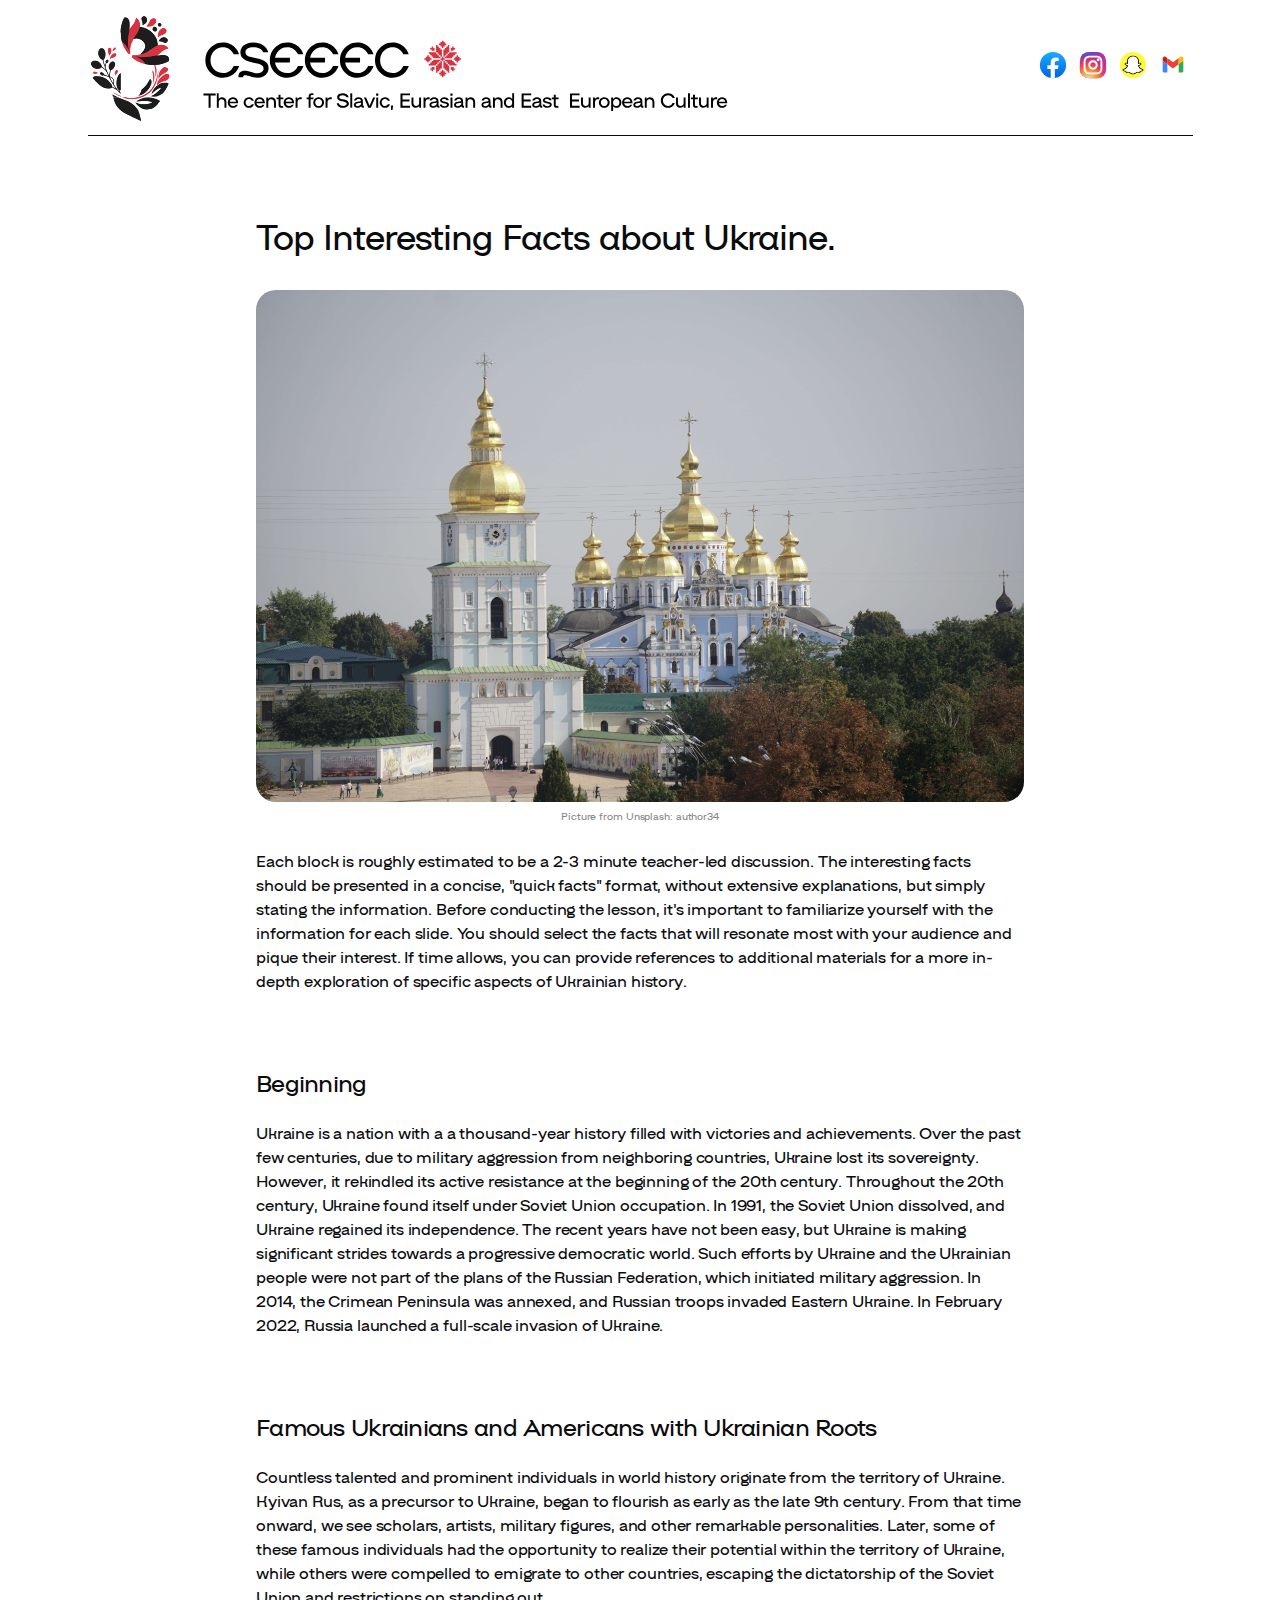
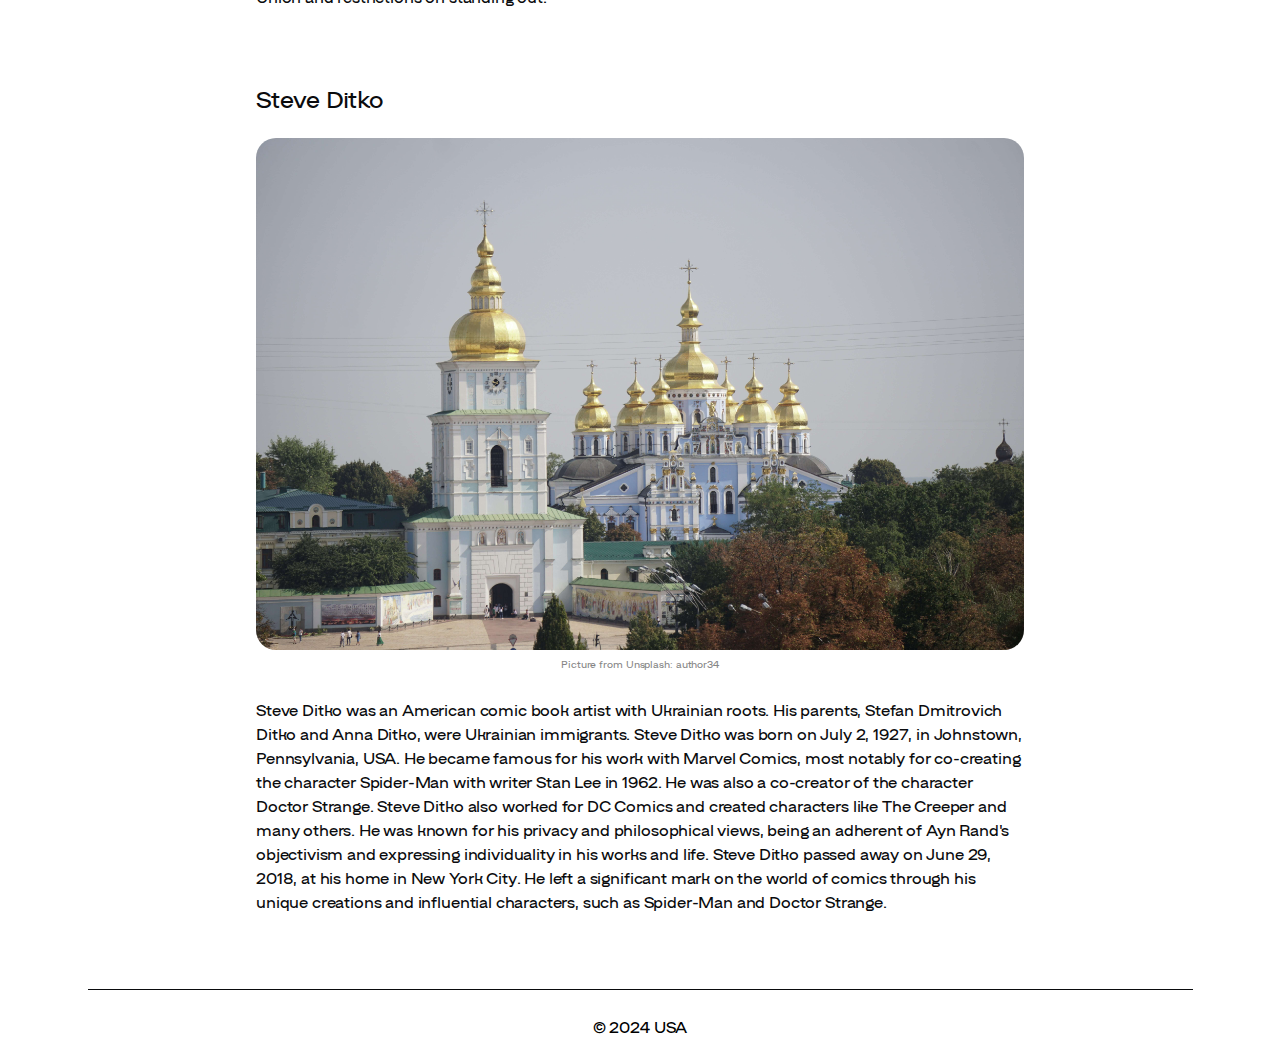
==== article.html @ 27ee9aed "Website design" ====
<!doctype html>
<html xmlns="http://www.w3.org/1999/xhtml" lang="en-us" dir="ltr" class="html_color">
  <head>


    <!-- For browsers -->
    <meta charset="utf-8">
    <meta name="viewport" content="width=device-width, initial-scale=1, viewport-fit=cover">
    <meta http-equiv="X-UA-Compatible" content="IE=edge">
    <link rel="dns-prefetch" href="https://www.google-analytics.com"/>
    <link rel="dns-prefetch" href="https://www.googletagmanager.com"/>
    <link rel="dns-prefetch" href="https://www.facebook.com"/>




    <!-- General -->
    <title>CSEEES | The Center for Slavik Eurasian and East European Studies</title>


<!--     <link rel="preload" href="fonts/NAMU-1850.woff2" as="font" type="font/woff2" crossorigin="anonymous">
    <link rel="preload" href="fonts/NAMU-1600.woff2" as="font" type="font/woff2" crossorigin="anonymous"> -->

    <link rel="stylesheet" type="text/css" href="css/normalize.css">
    <link rel="stylesheet" type="text/css" href="css/index.css">
    
    <link rel="canonical" href="https://cseees.unc.edu/">
    <link rel="alternate" href="" hreflang="en">


    <!-- <base href="http://10.0.1.2:3000"> -->
    <meta name="robots" content="notranslate">
    <meta name="keywords" content="">
    <meta name="subject" content="">
    <meta name="description" content="">
    <meta name="author" content="">
    <meta name="copyright" content="">
    <meta name="rating" content="General">


    <!-- Device -->

    <meta name="HandheldFriendly" content="true">
    <meta name="apple-mobile-web-app-capable" content="yes">
    <meta name="apple-mobile-web-app-status-bar-style" content="black">
    <meta name="apple-mobile-web-app-title" content="">
    <meta name="mobile-web-app-capable" content="yes">
    <meta name="application-name" content="CSEEES">
    <meta name="msapplication-tooltip" content="">


     <!-- Geo-tags -->

    <meta name="ICBM" content="">
    <meta name="geo.position" content="">
    <meta name="geo.region" content="">
    <meta name="geo.placename" content="">


    <!-- Facebook -->

    <meta property="og:title" content="CSEEES | The Center for Slavik Eurasian and East European Studies">
    <meta property="og:description" content="">
    <meta property="og:url" content="https://cseees.unc.edu/">
    <meta property="og:site_name" content="CSEEES">
    <meta property="og:type" content="website">
    <meta property="og:locale" content="en-us">
    <meta property="og:image" content="">
    <meta property="og:image:width" content="600">
    <meta property="og:image:height" content="600">


    <!-- Twitter -->

    <meta name="twitter:site" content="https://cseees.unc.edu/">
    <meta name="twitter:creator" content="">
    <meta name="twitter:title" content="CSEEES | The Center for Slavik Eurasian and East European Studies">
    <meta name="twitter:description" content="">
    <meta name="twitter:card" content="summary_large_image">
    <meta name="twitter:image" content="img/favicon/social_link.png">


    <!-- Favicon -->

    <link rel="icon" type="image/png" sizes="16x16" href="img/favicon/favicon-16x16.png">
    <link rel="icon" type="image/png" sizes="32x32" href="img/favicon/favicon-32x32.png">
    <link rel="icon" type="image/png" sizes="228x228" href="img/favicon/opera-coast-228x228.png">
    <link rel="apple-touch-icon" sizes="1024x1024" href="img/favicon/apple-touch-icon-1024x1024.png">
    <link rel="apple-touch-icon" sizes="180x180" href="img/favicon/apple-touch-icon-180x180.png">
    <link rel="apple-touch-icon" sizes="167x167" href="img/favicon/apple-touch-icon-167x167.png">
    <link rel="apple-touch-icon" sizes="152x152" href="img/favicon/apple-touch-icon-152x152.png">
    <link rel="apple-touch-icon" sizes="144x144" href="img/favicon/apple-touch-icon-144x144.png">
    <link rel="apple-touch-icon" sizes="120x120" href="img/favicon/apple-touch-icon-120x120.png">
    <link rel="apple-touch-icon" sizes="114x114" href="img/favicon/apple-touch-icon-114x114.png">
    <link rel="apple-touch-icon" sizes="76x76" href="img/favicon/apple-touch-icon-76x76.png">
    <link rel="apple-touch-icon" sizes="72x72" href="img/favicon/apple-touch-icon-72x72.png">

    <link rel="mask-icon" href="img/favicon/safari-pinned-tab.svg" color="#8BE8FC">
    <link rel="shortcut icon" href="img/favicon/apple-touch-icon-144x144.png">


    <!-- PWA icon -->

    <link rel="manifest" href="victory.webmanifest">
    <link rel="apple-touch-icon-precomposed" sizes="180x180" href="img/favicon/apple-touch-icon-precomposed-180x180.png"/>
    <link rel="apple-touch-icon-precomposed" sizes="167x167" href="img/favicon/apple-touch-icon-precomposed-167x167.png"/>
    <link rel="apple-touch-icon-precomposed" sizes="152x152" href="img/favicon/apple-touch-icon-precomposed-152x152.png"/>
    <link rel="apple-touch-icon-precomposed" sizes="144x144" href="img/favicon/apple-touch-icon-precomposed-144x144.png"/>
    <link rel="apple-touch-icon-precomposed" sizes="120x120" href="img/favicon/apple-touch-icon-precomposed-120x120.png"/>
    <link rel="apple-touch-icon-precomposed" sizes="114x114" href="img/favicon/apple-touch-icon-precomposed-114x114.png"/>

    <link rel="apple-touch-startup-image" media="(width: 320px) and (height: 568px) and (-webkit-pixel-ratio: 2) and (orientation: portrait)" href="img/favicon/iPhone5.png">
    <link rel="apple-touch-startup-image" media="(width: 320px) and (height: 568px) and (-webkit-pixel-ratio: 2) and (orientation: landscape)" href="img/favicon/iPhone5_album.png">

    <link rel="apple-touch-startup-image" media="(width: 375px) and (height: 667px) and (-webkit-pixel-ratio: 2) and (orientation: portrait)" href="img/favicon/iPhone8,7,6s,6.png">
    <link rel="apple-touch-startup-image" media="(width: 375px) and (height: 667px) and (-webkit-pixel-ratio: 2) and (orientation: landscape)" href="img/favicon/iPhone8,7,6s,6_album.png">

    <link rel="apple-touch-startup-image" media="(width: 414px) and (height: 736px) and (-webkit-pixel-ratio: 3) and (orientation: portrait)" href="img/favicon/iPhone8Plus,7Plus,6sPlus,6Plus.png">
    <link rel="apple-touch-startup-image" media="(width: 414px) and (height: 736px) and (-webkit-pixel-ratio: 3) and (orientation: landscape)" href="img/favicon/iPhone8Plus,7Plus,6sPlus,6Plus_album.png">

    <link rel="apple-touch-startup-image" media="(width: 414px) and (height: 896px) and (-webkit-pixel-ratio: 2) and (orientation: portrait)" href="img/favicon/iPhoneXr.png">
    <link rel="apple-touch-startup-image" media="(width: 414px) and (height: 896px) and (-webkit-pixel-ratio: 2) and (orientation: landscape)" href="img/favicon/iPhoneXr_album.png">

    <link rel="apple-touch-startup-image" media="(width: 375px) and (height: 812px) and (-webkit-pixel-ratio: 3) and (orientation: portrait)" href="img/favicon/iPhoneX,Xs.png">
    <link rel="apple-touch-startup-image" media="(width: 375px) and (height: 812px) and (-webkit-pixel-ratio: 3) and (orientation: landscape)" href="img/favicon/iPhoneX,Xs_album.png">

    <link rel="apple-touch-startup-image" media="(width: 414px) and (height: 896px) and (-webkit-pixel-ratio: 3) and (orientation: portrait)" href="img/favicon/iPhoneXsMax.png">
    <link rel="apple-touch-startup-image" media="(width: 414px) and (height: 896px) and (-webkit-pixel-ratio: 3) and (orientation: landscape)" href="img/favicon/iPhoneXsMax_album.png">

    <link rel="apple-touch-startup-image" media="(width: 768px) and (height: 1024px) and (-webkit-pixel-ratio: 2) and (orientation: portrait)" href="img/favicon/iPadMini,Air.png">
    <link rel="apple-touch-startup-image" media="(width: 768px) and (height: 1024px) and (-webkit-pixel-ratio: 2) and (orientation: landscape)" href="img/favicon/iPadMini,Air_album.png">

    <link rel="apple-touch-startup-image" media="(width: 810px) and (height: 1080px) and (-webkit-pixel-ratio: 2) and (orientation: portrait)" href="img/favicon/iPadPro10.2.png">
    <link rel="apple-touch-startup-image" media="(width: 810px) and (height: 1080px) and (-webkit-pixel-ratio: 2) and (orientation: landscape)" href="img/favicon/iPadPro10.2_album.png">

    <link rel="apple-touch-startup-image" media="(width: 834px) and (height: 1112px) and (-webkit-pixel-ratio: 2) and (orientation: portrait)" href="img/favicon/iPadPro10.5.png">
    <link rel="apple-touch-startup-image" media="(width: 834px) and (height: 1112px) and (-webkit-pixel-ratio: 2) and (orientation: landscape)" href="img/favicon/iPadPro10.5_album.png">

    <link rel="apple-touch-startup-image" media="(width: 834px) and (height: 1194px) and (-webkit-pixel-ratio: 2) and (orientation: portrait)" href="img/favicon/iPadPro11.png">
    <link rel="apple-touch-startup-image" media="(width: 834px) and (height: 1194px) and (-webkit-pixel-ratio: 2) and (orientation: landscape)" href="img/favicon/iPadPro11_album.png">

    <link rel="apple-touch-startup-image" media="(width: 1024px) and (height: 1366px) and (-webkit-pixel-ratio: 2) and (orientation: portrait)" href="img/favicon/iPadPro12.9.png">
    <link rel="apple-touch-startup-image" media="(width: 1024px) and (height: 1366px) and (-webkit-pixel-ratio: 2) and (orientation: landscape)" href="img/favicon/iPadPro12.9_album.png">

    <link rel="apple-touch-startup-image" href="img/favicon/apple-touch-icon-precomposed-180x180.png">

    <meta name="msapplication-TileColor" content="#000000">
    <meta name="msapplication-TileImage" content="img/favicon/apple-touch-icon-144x144.png"/>
    <meta name="msapplication-square70x70logo" content="img/favicon/mstile-70x70.png">
    <meta name="msapplication-square150x150logo" content="img/favicon/mstile-150x150.png">
    <meta name="msapplication-square310x310logo" content="img/favicon/mstile-310x310.png">
    <meta name="msapplication-wide310x150logo" content="img/favicon/mstile-310x150.png">
    <meta name="theme-color" content="#000000">


    <!-- Microdata -->

    <script type="application/ld+json">
      {"@context": "http://schema.org","@type": "","address":{"@type": "PostalAddress","addressLocality": "USA","url": "https://cseees.unc.edu/"},"description": "The Center for Slavik Eurasian and East European Studies","image": "img/favicon/mstile-310x310.png","email": "","name": "CSEEES","telephone": "","openingHours": "","geo": {"@type": "GeoCoordinates","latitude": "","longitude": ""},"hasMap": "", "foundingDate": "2019-09-01", "foundingLocation": "USA", "isicv4": ""}
    </script>
    <script type="application/ld+json">{"@context": "https://schema.org","@type": "Organization","name": "CSEEES | The Center for Slavik Eurasian and East European Studies","url": "https://cseees.unc.edu/","logo": "img/favicon/mstile-310x310.png", "sameAs" : [ "https://www.facebook.com/","https://www.instagram.com/","https://www.linkedin.com/"], "contactPoint": {"@type": "ContactPoint","telephone": "","contactType": "customer service"}}
    </script>




  </head>



  <body class="wrapper">
    <header class="header_position">
        <div class="header header_size header_style">
            <a href="" class="header__img_size">
                <img src="img/logo.svg" alt="logotype" class="header__img_size">
            </a>
            <ul class="header__link">
                <li class="header__link_style"><a href="#"><img src="img/Facebook.svg" alt=""></a></li>
                <li class="header__link_style"><a href="#"><img src="img/instagram.svg" alt=""></a></li>
                <li class="header__link_style"><a href="#"><img src="img/snapchat.svg" alt=""></a></li>
                <li class="header__link_style"><a href="#"><img src="img/gmail.svg" alt=""></a></li>
            </ul>
        </div>
    </header>
    <main>
        <article class="article_wrapper">
            <h1 tabindex="-1" class="visually-hidden">CSEEES | Famous Ukrainians and Americans with Ukrainian roots</h1>
            <section class="article__section_size">
                <h2 class="h2 article__image-title_style">Top Interesting Facts about Ukraine.</h2>
                <figure class="article__figure_size">
                    <picture>
                        <source type=""
                                media=""
                                srcset="">
                        <img 
                                srcset="" 
                                src="img/5.jpg" class="article__image_size" alt="#">
                    </picture>
                    <figcaption class="article__image-figcaption"><span class="span article__image-figcaption_style">Picture from Unsplash: author34</span></figcaption>
                </figure>
                <p class="p article__image-text_style">Each block is roughly estimated to be a 2-3 minute teacher-led discussion.
The interesting facts should be presented in a concise, "quick facts" format, without extensive explanations, but simply stating the information.
Before conducting the lesson, it's important to familiarize yourself with the information for each slide. You should select the facts that will resonate most with your audience and pique their interest. If time allows, you can provide references to additional materials for a more in-depth exploration of specific aspects of Ukrainian history.</p>
            </section>
            <section class="article__section_size">
                <h3 class="h3 article__image-title_style">Beginning</h3>
                <p class="p article__image-text_style">Ukraine is a nation with a a thousand-year history filled with victories and achievements. Over the past few centuries, due to military aggression from neighboring countries, Ukraine lost its sovereignty. However, it rekindled its active resistance at the beginning of the 20th century. 
Throughout the 20th century, Ukraine found itself under Soviet Union occupation. In 1991, the Soviet Union dissolved, and Ukraine regained its independence. The recent years have not been easy, but Ukraine is making significant strides towards a progressive democratic world. 
Such efforts by Ukraine and the Ukrainian people were not part of the plans of the Russian Federation, which initiated military aggression. In 2014, the Crimean Peninsula was annexed, and Russian troops invaded Eastern Ukraine. In February 2022, Russia launched a full-scale invasion of Ukraine.</p>
            </section>
            <section class="article__section_size">
                <h3 class="h3 article__image-title_style">Famous Ukrainians and Americans with Ukrainian Roots</h3>
                <p class="p article__image-text_style">Countless talented and prominent individuals in world history originate from the territory of Ukraine. Kyivan Rus, as a precursor to Ukraine, began to flourish as early as the late 9th century. From that time onward, we see scholars, artists, military figures, and other remarkable personalities. 
Later, some of these famous individuals had the opportunity to realize their potential within the territory of Ukraine, while others were compelled to emigrate to other countries, escaping the dictatorship of the Soviet Union and restrictions on standing out.</p>
            </section>
            <section class="article__section_size">
                <h3 class="h3 article__image-title_style">Steve Ditko</h3>
                <figure class="article__figure_size">
                    <picture>
                        <source type="image/webp"
                                media="(-webkit-min-device-pixel-ratio: 3) and (min-width: 745px)"
                                srcset="img/6.webp">
                        <source type="image/png"
                                media="(-webkit-min-device-pixel-ratio: 3) and (min-width: 745px)"
                                srcset="img/6.png">
                        <img 
                                srcset="" 
                                src="img/5.jpg" class="article__image_size" alt="#">
                    </picture>
                    <figcaption class="article__image-figcaption"><span class="span article__image-figcaption_style">Picture from Unsplash: author34</span></figcaption>
                </figure>
                <p class="p article__image-text_style">Steve Ditko was an American comic book artist with Ukrainian roots. His parents, Stefan Dmitrovich Ditko and Anna Ditko, were Ukrainian immigrants. 
Steve Ditko was born on July 2, 1927, in Johnstown, Pennsylvania, USA. He became famous for his work with Marvel Comics, most notably for co-creating the character Spider-Man with writer Stan Lee in 1962. He was also a co-creator of the character Doctor Strange. 
Steve Ditko also worked for DC Comics and created characters like The Creeper and many others. He was known for his privacy and philosophical views, being an adherent of Ayn Rand's objectivism and expressing individuality in his works and life. 
Steve Ditko passed away on June 29, 2018, at his home in New York City. He left a significant mark on the world of comics through his unique creations and influential characters, such as Spider-Man and Doctor Strange.</p>
            </section>
        </article>
    </main>
    <footer class="footer_style">
        <span class="p" itemprop="datePublished" content="2024-10-05">© 2024 USA</span>
    </footer>
  </body>
</html>
---- css/index.css ----
/*! VICTORY | web design & development  */






/*   =========-------***** FONTS *****-------=========   */
@charset "UTF-8";


@font-face {
  font-family: "NAMU1850";
  src: url("../fonts/NAMU-1850.woff") format("woff"),
       url("../fonts/NAMU-1850.ttf") format("truetype");
  font-style: normal;
  font-display: auto;
}

@font-face {
  font-family: "NAMU1850";
  src: url("../fonts/NAMU-1850.woff2") format("woff2");
  font-style: normal;
  font-display: optional;
}

@font-face {
  font-family: "NAMU1600";
  src: url("../fonts/NAMU-1600.woff") format("woff"),
       url("../fonts/NAMU-1600.ttf") format("truetype");
  font-style: normal;
  font-display: auto;
}

@font-face {
  font-family: "NAMU1600";
  src: url("../fonts/NAMU-1600.woff2") format("woff2");
  font-style: normal;
  font-display: optional;
}


.h1 {
  font-family: NAMU1600, -apple-system,BlinkMacSystemFont,Roboto,'Helvetica Neue',sans-serif;
  font-style: normal;
  font-size: 24px;
  letter-spacing: -0.03em;
}
@media only screen and (min-width: 362px) {
  .h1 {
    font-size: 24px;
    line-height: 150%;
  }
}
@media only screen and (min-width: 745px) {
  .h1 {
    font-size: 48px;
    line-height: 100%;
  }
}
@media only screen and (min-width: 1105px) {
  .h1 {
    font-size: 72px;
  }
}


.h2 {
  font-family: NAMU1600, -apple-system,BlinkMacSystemFont,Roboto,'Helvetica Neue',sans-serif;
  font-style: normal;
  font-weight: normal;
  /*font-size: 4rem;*/
  font-size: 20px;
  line-height: 120%;
  letter-spacing: -0.03em;
}
@media only screen and (min-width: 745px) {
  .h2 {
    font-size: 35px;
    line-height: 142%;
    letter-spacing: -0.03em;
  }
}


.h3 {
  font-family: NAMU1600, -apple-system,BlinkMacSystemFont,Roboto,'Helvetica Neue',sans-serif;
  font-style: normal;
  font-weight: 400;
  /*font-size: 4rem;*/
  font-size: 16px;
  line-height: 120%;
  letter-spacing: -0.03em;
}
@media only screen and (min-width: 745px) {
  .h3  {
    font-size: 24px;
  }
}


.p {
  font-family: NAMU1850, -apple-system,BlinkMacSystemFont,Roboto,'Helvetica Neue',sans-serif;
  font-style: normal;
  font-weight: normal;
  /*font-size: 2.6rem;*/
  font-size: 12px;
  line-height: 150%;
  letter-spacing: -0.01em;
}
@media only screen and (min-width: 745px) {
  .p {
    font-size: 16px;
  }
}

.a {
  font-family: NAMU1850, -apple-system,BlinkMacSystemFont,Roboto,'Helvetica Neue',sans-serif;
  font-style: normal;
  font-weight: normal;
  font-size: 12px;
  line-height: 130%;
  letter-spacing: -0.01em;
}


.span {
  font-family: NAMU1850, -apple-system,BlinkMacSystemFont,Roboto,'Helvetica Neue',sans-serif;
  font-style: normal;
  font-weight: normal;
  /*font-size: 3rem;*/
  font-size: 10px;
  line-height: 140%;
  letter-spacing: -0.01em;
  text-decoration: none;
}
/*   =========-------***** !!!!! *****-------=========   */









/*   =========-------***** COLOR *****-------=========   */
:root {
  --white: #FFFFFF;
  --grey20: #EBEBEB;
  --grey30: #C1C1C1;
  --grey35: #B2B2B2;
  --grey40: #878787;
  --grey45: #808080;
  --grey50: #717171;
  --grey80: #202020;
  --grey90: #0A0B0D;
  --blue100: #8BE8FC;
  --yellow100: #FEF98B;
}

.html_color {
  background-color: var(--white);
}
/*   =========-------***** !!!!! *****-------=========   */









/*   =========-------***** GENERAL *****-------=========   */
.visually-hidden {
  visibility: hidden;
  margin: 0;
  padding: 0;
  width: 0;
  height: 0;
  position: fixed;
}

.wrapper {
  max-width: 425px;
  margin: 0 auto;
  padding: 0 15px;
}
@media only screen and (min-width: 745px) {
  .wrapper {
    max-width: 768px;
    padding: 0 25px;
  }
}
@media only screen and (min-width: 1105px) {
  .wrapper {
    max-width: 1105px;
  }
}


.article_wrapper {
  max-width: 425px;
  margin: 0 auto;
}
@media only screen and (min-width: 745px) {
  .article_wrapper {
    max-width: 668px;
    padding: 0 25px;
  }
}
@media only screen and (min-width: 1105px) {
  .article_wrapper {
    max-width: 768px;
  }
}


.grid {
  display: grid;
  grid-gap: 25px;
  grid-template-columns: repeat(4, minmax(53px, 1fr));
}
@media only screen and (min-width: 745px) {
  .grid {
    grid-template-columns: repeat(8, minmax(65px, 1fr));
  }
}
@media only screen and (min-width: 1105px) {
  .grid {
    grid-template-columns: repeat(12, minmax(65px, 1fr));
  }
}

ul {
  list-style-type: none;
  padding: 0;
}

a {
  text-decoration: none;
}
/*   =========-------***** !!!!! *****-------=========   */









/*   =========-------***** HEADER *****-------=========   */
.header {
  display: flex;
  justify-content: space-between;
  align-items: center;
}

.header_position {
  position: sticky;
  /*width: 100vw;*/
  margin: 0;
  z-index: 9999;
  top: 0px;
  left: 0;
}

.header_style {
  border-bottom: 1px solid var(--grey90);
  background-color: var(--white);
  display: flex;
  flex-direction: column;
}
@media only screen and (min-width: 745px) {
  .header_style {
    flex-direction: row;
  }
}

.header_size {
  align-items: center;
}
@media only screen and (min-width: 1105px) {
  .header_size {
    width: 1105px;
    margin: 0 auto;
  }
}

.header__img_size {
  mix-blend-mode: multiply;
  width: 70vw;
}
@media only screen and (min-width: 550px) {
  .header__img_size {
    width: 50vw;
  }
}
@media only screen and (min-width: 1920px) {
  .header__img_size {
    width: 25vw;
  }
}

.header__link {
  display: flex;
  /*align-items: baseline;*/
}

.header__link_style {
  padding: 0 15px;
}
@media only screen and (min-width: 745px) {
  .header__link_style {
    padding: 0 5px;
  }
}

@media only screen and (min-width: 745px) {
  .header__link_style  img {
    width: 30px;
  }
}
/*   =========-------***** !!!!! *****-------=========   */










/*   =========-------***** H1 *****-------=========   */
.index-title {
  grid-template-areas:  'title title title title'
                        'block block block block';
}
@media only screen and (min-width: 745px) {
  .index-title {
    grid-template-areas:  'title title title title title title title .'
                          'block block block block block block block block';
}
}
@media only screen and (min-width: 1105px) {
  .index-title {
    grid-template-areas:  'title title title title title title title title title . . .'
                          'block block block block block block block block block block block block';
}
}

.index-title__h1 {
  grid-area: title;
}

.index-title__h1_style {
  color: var(--grey90);
}
/*   =========-------***** !!!!! *****-------=========   */









/*   =========-------***** LINK *****-------=========   */

.link {
  grid-area: block;
  display: grid;
  grid-template-columns: repeat(auto-fill, minmax(290px, 1fr));
  grid-gap: 15px;
}
@media only screen and (min-width: 745px) {
  .link {
    grid-gap: 25px;
  }
}

.link_style {
  padding: 0;
}

.link__block_style {
  list-style-type: none;
  border-radius: 20px;
}

.link__block-figure_size {
  margin: 0;
  height: 320px;
}

.link__block-img_size {
  width: 100%;
  height: 320px;
  border-radius: 20px;
  object-fit: cover;
}

.link__block-figcaption {
  padding: 15px;
  margin: 15px;
  position: relative;
  bottom: 130px;
  min-height: 55px;
}

.link__block-figcaption_even-style {
  background-color: var(--yellow100);
  border-radius: 20px;
  background-image: url(../img/badge_even.svg);
  background-repeat: no-repeat;
  background-size: contain;
  background-position: 94%;
}

.link__block-figcaption_odd-style {
  background-color: var(--blue100);
  border-radius: 20px;
  background-image: url(../img/badge_odd.svg);
  background-repeat: no-repeat;
  background-size: contain;
  background-position: 94%;
}

.link__block-ul {
  display: flex;
}

.link__block-title_style {
  color: var(--grey90);
  width: 79%;
  margin-top: 0;
}

.link__block-text_style {
  color: var(--grey40);
  margin: 0 15px 0px 0;
}

.link__block-text_style-clock-icon::before {
  content: url(../img/icon_clock.svg);
  margin: 0 5px 0 0;
  height: 100%;
}

.link__block-text_style-upload-icon::before {
  content: url(../img/icon_upload.svg);
  margin: 0 5px 0 0;
  height: 1px;
}
/*   =========-------***** !!!!! *****-------=========   */









/*   =========-------***** FOOTER *****-------=========   */
.footer_style {
  margin: 75px 0 15px 0;
  padding: 25px 0 0 0;
  text-align: center;
  border-top: 1px solid var(--grey90);
}
/*   =========-------***** !!!!! *****-------=========   */









/*   =========-------***** ARTICLE *****-------=========   */

.article__figure_size {
  margin: 25px 0 25px 0;
}

.article__image_size {
  width: 100%;
  border-radius: 20px;
}

.article__section_size {
  margin: 75px 0 25px 0;
}

.article__image-title_style {
  color: var(--grey90);
}

.article__image-text_style {
  color: var(--grey90);
}

.article__image-figcaption {
  text-align: center;
}

.article__image-figcaption_style {
  color: var(--grey40);
}
/*   =========-------***** !!!!! *****-------=========   */
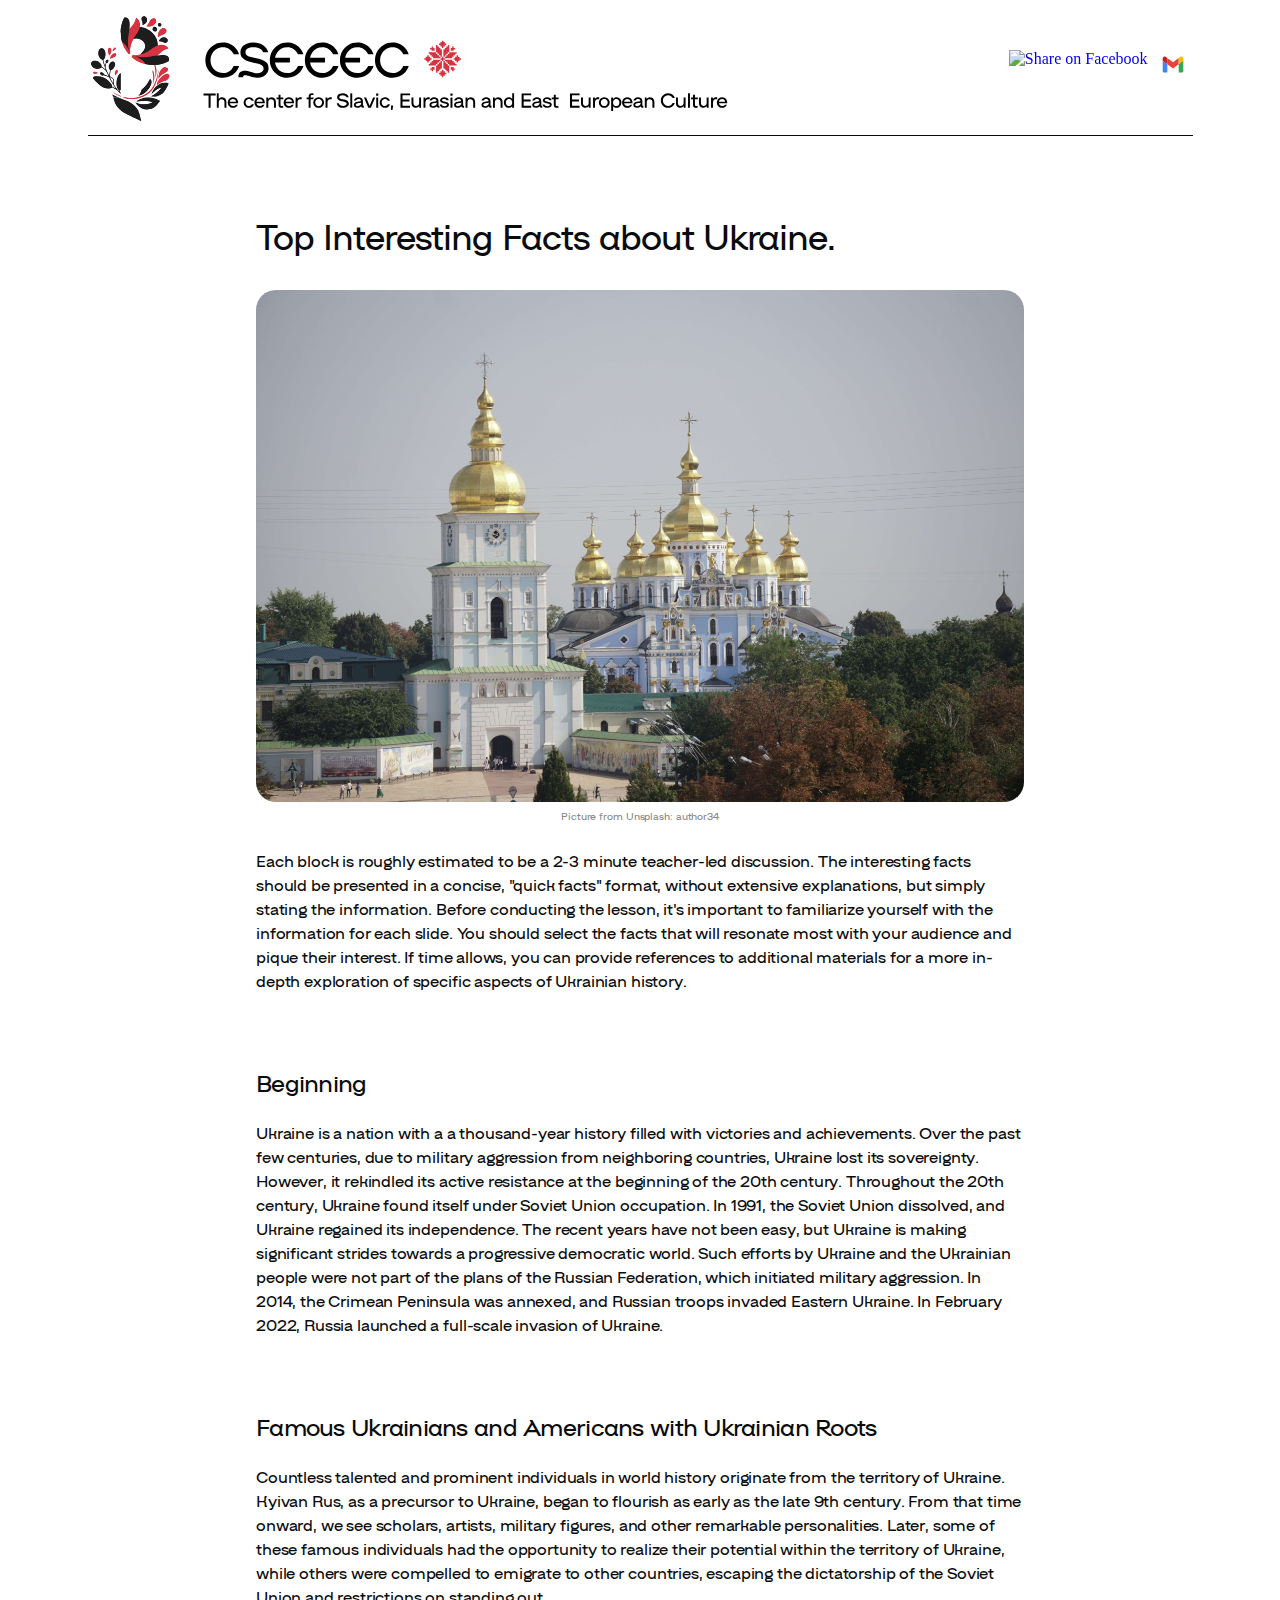
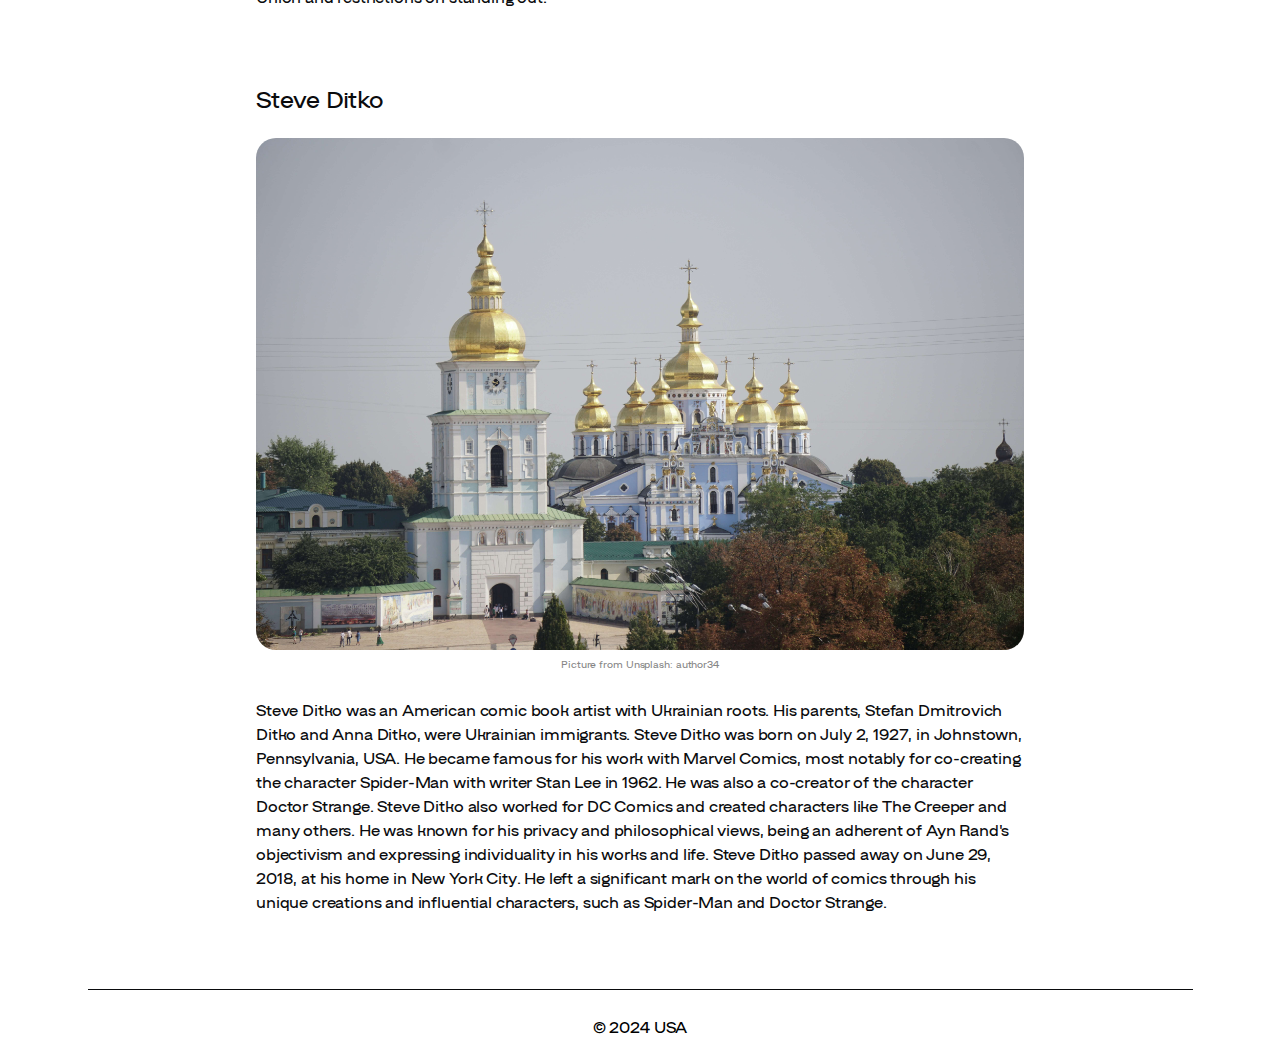
==== commit ac4c2103: "Update share links" ====
--- a/article.html
+++ b/article.html
@@ -1,243 +1,566 @@
-<!doctype html>
-<html xmlns="http://www.w3.org/1999/xhtml" lang="en-us" dir="ltr" class="html_color">
+<!DOCTYPE html>
+<html
+  xmlns="http://www.w3.org/1999/xhtml"
+  lang="en-us"
+  dir="ltr"
+  class="html_color"
+>
   <head>
-
-
     <!-- For browsers -->
-    <meta charset="utf-8">
-    <meta name="viewport" content="width=device-width, initial-scale=1, viewport-fit=cover">
-    <meta http-equiv="X-UA-Compatible" content="IE=edge">
-    <link rel="dns-prefetch" href="https://www.google-analytics.com"/>
-    <link rel="dns-prefetch" href="https://www.googletagmanager.com"/>
-    <link rel="dns-prefetch" href="https://www.facebook.com"/>
-
-
-
+    <meta charset="utf-8" />
+    <meta
+      name="viewport"
+      content="width=device-width, initial-scale=1, viewport-fit=cover"
+    />
+    <meta http-equiv="X-UA-Compatible" content="IE=edge" />
+    <link rel="dns-prefetch" href="https://www.google-analytics.com" />
+    <link rel="dns-prefetch" href="https://www.googletagmanager.com" />
+    <link rel="dns-prefetch" href="https://www.facebook.com" />
 
     <!-- General -->
-    <title>CSEEES | The Center for Slavik Eurasian and East European Studies</title>
-
-
-<!--     <link rel="preload" href="fonts/NAMU-1850.woff2" as="font" type="font/woff2" crossorigin="anonymous">
+    <title>
+      CSEEES | The Center for Slavik Eurasian and East European Studies
+    </title>
+
+    <!--     <link rel="preload" href="fonts/NAMU-1850.woff2" as="font" type="font/woff2" crossorigin="anonymous">
     <link rel="preload" href="fonts/NAMU-1600.woff2" as="font" type="font/woff2" crossorigin="anonymous"> -->
 
-    <link rel="stylesheet" type="text/css" href="css/normalize.css">
-    <link rel="stylesheet" type="text/css" href="css/index.css">
-    
-    <link rel="canonical" href="https://cseees.unc.edu/">
-    <link rel="alternate" href="" hreflang="en">
-
+    <link rel="stylesheet" type="text/css" href="css/normalize.css" />
+    <link rel="stylesheet" type="text/css" href="css/index.css" />
+
+    <link rel="canonical" href="https://cseees.unc.edu/" />
+    <link rel="alternate" href="" hreflang="en" />
 
     <!-- <base href="http://10.0.1.2:3000"> -->
-    <meta name="robots" content="notranslate">
-    <meta name="keywords" content="">
-    <meta name="subject" content="">
-    <meta name="description" content="">
-    <meta name="author" content="">
-    <meta name="copyright" content="">
-    <meta name="rating" content="General">
-
+    <meta name="robots" content="notranslate" />
+    <meta name="keywords" content="" />
+    <meta name="subject" content="" />
+    <meta name="description" content="" />
+    <meta name="author" content="" />
+    <meta name="copyright" content="" />
+    <meta name="rating" content="General" />
 
     <!-- Device -->
 
-    <meta name="HandheldFriendly" content="true">
-    <meta name="apple-mobile-web-app-capable" content="yes">
-    <meta name="apple-mobile-web-app-status-bar-style" content="black">
-    <meta name="apple-mobile-web-app-title" content="">
-    <meta name="mobile-web-app-capable" content="yes">
-    <meta name="application-name" content="CSEEES">
-    <meta name="msapplication-tooltip" content="">
-
-
-     <!-- Geo-tags -->
-
-    <meta name="ICBM" content="">
-    <meta name="geo.position" content="">
-    <meta name="geo.region" content="">
-    <meta name="geo.placename" content="">
-
+    <meta name="HandheldFriendly" content="true" />
+    <meta name="apple-mobile-web-app-capable" content="yes" />
+    <meta name="apple-mobile-web-app-status-bar-style" content="black" />
+    <meta name="apple-mobile-web-app-title" content="" />
+    <meta name="mobile-web-app-capable" content="yes" />
+    <meta name="application-name" content="CSEEES" />
+    <meta name="msapplication-tooltip" content="" />
+
+    <!-- Geo-tags -->
+
+    <meta name="ICBM" content="" />
+    <meta name="geo.position" content="" />
+    <meta name="geo.region" content="" />
+    <meta name="geo.placename" content="" />
 
     <!-- Facebook -->
 
-    <meta property="og:title" content="CSEEES | The Center for Slavik Eurasian and East European Studies">
-    <meta property="og:description" content="">
-    <meta property="og:url" content="https://cseees.unc.edu/">
-    <meta property="og:site_name" content="CSEEES">
-    <meta property="og:type" content="website">
-    <meta property="og:locale" content="en-us">
-    <meta property="og:image" content="">
-    <meta property="og:image:width" content="600">
-    <meta property="og:image:height" content="600">
-
+    <meta
+      property="og:title"
+      content="CSEEES | The Center for Slavik Eurasian and East European Studies"
+    />
+    <meta property="og:description" content="" />
+    <meta property="og:url" content="https://cseees.unc.edu/" />
+    <meta property="og:site_name" content="CSEEES" />
+    <meta property="og:type" content="website" />
+    <meta property="og:locale" content="en-us" />
+    <meta property="og:image" content="" />
+    <meta property="og:image:width" content="600" />
+    <meta property="og:image:height" content="600" />
 
     <!-- Twitter -->
 
-    <meta name="twitter:site" content="https://cseees.unc.edu/">
-    <meta name="twitter:creator" content="">
-    <meta name="twitter:title" content="CSEEES | The Center for Slavik Eurasian and East European Studies">
-    <meta name="twitter:description" content="">
-    <meta name="twitter:card" content="summary_large_image">
-    <meta name="twitter:image" content="img/favicon/social_link.png">
-
+    <meta name="twitter:site" content="https://cseees.unc.edu/" />
+    <meta name="twitter:creator" content="" />
+    <meta
+      name="twitter:title"
+      content="CSEEES | The Center for Slavik Eurasian and East European Studies"
+    />
+    <meta name="twitter:description" content="" />
+    <meta name="twitter:card" content="summary_large_image" />
+    <meta name="twitter:image" content="img/favicon/social_link.png" />
 
     <!-- Favicon -->
 
-    <link rel="icon" type="image/png" sizes="16x16" href="img/favicon/favicon-16x16.png">
-    <link rel="icon" type="image/png" sizes="32x32" href="img/favicon/favicon-32x32.png">
-    <link rel="icon" type="image/png" sizes="228x228" href="img/favicon/opera-coast-228x228.png">
-    <link rel="apple-touch-icon" sizes="1024x1024" href="img/favicon/apple-touch-icon-1024x1024.png">
-    <link rel="apple-touch-icon" sizes="180x180" href="img/favicon/apple-touch-icon-180x180.png">
-    <link rel="apple-touch-icon" sizes="167x167" href="img/favicon/apple-touch-icon-167x167.png">
-    <link rel="apple-touch-icon" sizes="152x152" href="img/favicon/apple-touch-icon-152x152.png">
-    <link rel="apple-touch-icon" sizes="144x144" href="img/favicon/apple-touch-icon-144x144.png">
-    <link rel="apple-touch-icon" sizes="120x120" href="img/favicon/apple-touch-icon-120x120.png">
-    <link rel="apple-touch-icon" sizes="114x114" href="img/favicon/apple-touch-icon-114x114.png">
-    <link rel="apple-touch-icon" sizes="76x76" href="img/favicon/apple-touch-icon-76x76.png">
-    <link rel="apple-touch-icon" sizes="72x72" href="img/favicon/apple-touch-icon-72x72.png">
-
-    <link rel="mask-icon" href="img/favicon/safari-pinned-tab.svg" color="#8BE8FC">
-    <link rel="shortcut icon" href="img/favicon/apple-touch-icon-144x144.png">
-
+    <link
+      rel="icon"
+      type="image/png"
+      sizes="16x16"
+      href="img/favicon/favicon-16x16.png"
+    />
+    <link
+      rel="icon"
+      type="image/png"
+      sizes="32x32"
+      href="img/favicon/favicon-32x32.png"
+    />
+    <link
+      rel="icon"
+      type="image/png"
+      sizes="228x228"
+      href="img/favicon/opera-coast-228x228.png"
+    />
+    <link
+      rel="apple-touch-icon"
+      sizes="1024x1024"
+      href="img/favicon/apple-touch-icon-1024x1024.png"
+    />
+    <link
+      rel="apple-touch-icon"
+      sizes="180x180"
+      href="img/favicon/apple-touch-icon-180x180.png"
+    />
+    <link
+      rel="apple-touch-icon"
+      sizes="167x167"
+      href="img/favicon/apple-touch-icon-167x167.png"
+    />
+    <link
+      rel="apple-touch-icon"
+      sizes="152x152"
+      href="img/favicon/apple-touch-icon-152x152.png"
+    />
+    <link
+      rel="apple-touch-icon"
+      sizes="144x144"
+      href="img/favicon/apple-touch-icon-144x144.png"
+    />
+    <link
+      rel="apple-touch-icon"
+      sizes="120x120"
+      href="img/favicon/apple-touch-icon-120x120.png"
+    />
+    <link
+      rel="apple-touch-icon"
+      sizes="114x114"
+      href="img/favicon/apple-touch-icon-114x114.png"
+    />
+    <link
+      rel="apple-touch-icon"
+      sizes="76x76"
+      href="img/favicon/apple-touch-icon-76x76.png"
+    />
+    <link
+      rel="apple-touch-icon"
+      sizes="72x72"
+      href="img/favicon/apple-touch-icon-72x72.png"
+    />
+
+    <link
+      rel="mask-icon"
+      href="img/favicon/safari-pinned-tab.svg"
+      color="#8BE8FC"
+    />
+    <link rel="shortcut icon" href="img/favicon/apple-touch-icon-144x144.png" />
 
     <!-- PWA icon -->
 
-    <link rel="manifest" href="victory.webmanifest">
-    <link rel="apple-touch-icon-precomposed" sizes="180x180" href="img/favicon/apple-touch-icon-precomposed-180x180.png"/>
-    <link rel="apple-touch-icon-precomposed" sizes="167x167" href="img/favicon/apple-touch-icon-precomposed-167x167.png"/>
-    <link rel="apple-touch-icon-precomposed" sizes="152x152" href="img/favicon/apple-touch-icon-precomposed-152x152.png"/>
-    <link rel="apple-touch-icon-precomposed" sizes="144x144" href="img/favicon/apple-touch-icon-precomposed-144x144.png"/>
-    <link rel="apple-touch-icon-precomposed" sizes="120x120" href="img/favicon/apple-touch-icon-precomposed-120x120.png"/>
-    <link rel="apple-touch-icon-precomposed" sizes="114x114" href="img/favicon/apple-touch-icon-precomposed-114x114.png"/>
-
-    <link rel="apple-touch-startup-image" media="(width: 320px) and (height: 568px) and (-webkit-pixel-ratio: 2) and (orientation: portrait)" href="img/favicon/iPhone5.png">
-    <link rel="apple-touch-startup-image" media="(width: 320px) and (height: 568px) and (-webkit-pixel-ratio: 2) and (orientation: landscape)" href="img/favicon/iPhone5_album.png">
-
-    <link rel="apple-touch-startup-image" media="(width: 375px) and (height: 667px) and (-webkit-pixel-ratio: 2) and (orientation: portrait)" href="img/favicon/iPhone8,7,6s,6.png">
-    <link rel="apple-touch-startup-image" media="(width: 375px) and (height: 667px) and (-webkit-pixel-ratio: 2) and (orientation: landscape)" href="img/favicon/iPhone8,7,6s,6_album.png">
-
-    <link rel="apple-touch-startup-image" media="(width: 414px) and (height: 736px) and (-webkit-pixel-ratio: 3) and (orientation: portrait)" href="img/favicon/iPhone8Plus,7Plus,6sPlus,6Plus.png">
-    <link rel="apple-touch-startup-image" media="(width: 414px) and (height: 736px) and (-webkit-pixel-ratio: 3) and (orientation: landscape)" href="img/favicon/iPhone8Plus,7Plus,6sPlus,6Plus_album.png">
-
-    <link rel="apple-touch-startup-image" media="(width: 414px) and (height: 896px) and (-webkit-pixel-ratio: 2) and (orientation: portrait)" href="img/favicon/iPhoneXr.png">
-    <link rel="apple-touch-startup-image" media="(width: 414px) and (height: 896px) and (-webkit-pixel-ratio: 2) and (orientation: landscape)" href="img/favicon/iPhoneXr_album.png">
-
-    <link rel="apple-touch-startup-image" media="(width: 375px) and (height: 812px) and (-webkit-pixel-ratio: 3) and (orientation: portrait)" href="img/favicon/iPhoneX,Xs.png">
-    <link rel="apple-touch-startup-image" media="(width: 375px) and (height: 812px) and (-webkit-pixel-ratio: 3) and (orientation: landscape)" href="img/favicon/iPhoneX,Xs_album.png">
-
-    <link rel="apple-touch-startup-image" media="(width: 414px) and (height: 896px) and (-webkit-pixel-ratio: 3) and (orientation: portrait)" href="img/favicon/iPhoneXsMax.png">
-    <link rel="apple-touch-startup-image" media="(width: 414px) and (height: 896px) and (-webkit-pixel-ratio: 3) and (orientation: landscape)" href="img/favicon/iPhoneXsMax_album.png">
-
-    <link rel="apple-touch-startup-image" media="(width: 768px) and (height: 1024px) and (-webkit-pixel-ratio: 2) and (orientation: portrait)" href="img/favicon/iPadMini,Air.png">
-    <link rel="apple-touch-startup-image" media="(width: 768px) and (height: 1024px) and (-webkit-pixel-ratio: 2) and (orientation: landscape)" href="img/favicon/iPadMini,Air_album.png">
-
-    <link rel="apple-touch-startup-image" media="(width: 810px) and (height: 1080px) and (-webkit-pixel-ratio: 2) and (orientation: portrait)" href="img/favicon/iPadPro10.2.png">
-    <link rel="apple-touch-startup-image" media="(width: 810px) and (height: 1080px) and (-webkit-pixel-ratio: 2) and (orientation: landscape)" href="img/favicon/iPadPro10.2_album.png">
-
-    <link rel="apple-touch-startup-image" media="(width: 834px) and (height: 1112px) and (-webkit-pixel-ratio: 2) and (orientation: portrait)" href="img/favicon/iPadPro10.5.png">
-    <link rel="apple-touch-startup-image" media="(width: 834px) and (height: 1112px) and (-webkit-pixel-ratio: 2) and (orientation: landscape)" href="img/favicon/iPadPro10.5_album.png">
-
-    <link rel="apple-touch-startup-image" media="(width: 834px) and (height: 1194px) and (-webkit-pixel-ratio: 2) and (orientation: portrait)" href="img/favicon/iPadPro11.png">
-    <link rel="apple-touch-startup-image" media="(width: 834px) and (height: 1194px) and (-webkit-pixel-ratio: 2) and (orientation: landscape)" href="img/favicon/iPadPro11_album.png">
-
-    <link rel="apple-touch-startup-image" media="(width: 1024px) and (height: 1366px) and (-webkit-pixel-ratio: 2) and (orientation: portrait)" href="img/favicon/iPadPro12.9.png">
-    <link rel="apple-touch-startup-image" media="(width: 1024px) and (height: 1366px) and (-webkit-pixel-ratio: 2) and (orientation: landscape)" href="img/favicon/iPadPro12.9_album.png">
-
-    <link rel="apple-touch-startup-image" href="img/favicon/apple-touch-icon-precomposed-180x180.png">
-
-    <meta name="msapplication-TileColor" content="#000000">
-    <meta name="msapplication-TileImage" content="img/favicon/apple-touch-icon-144x144.png"/>
-    <meta name="msapplication-square70x70logo" content="img/favicon/mstile-70x70.png">
-    <meta name="msapplication-square150x150logo" content="img/favicon/mstile-150x150.png">
-    <meta name="msapplication-square310x310logo" content="img/favicon/mstile-310x310.png">
-    <meta name="msapplication-wide310x150logo" content="img/favicon/mstile-310x150.png">
-    <meta name="theme-color" content="#000000">
-
+    <link rel="manifest" href="victory.webmanifest" />
+    <link
+      rel="apple-touch-icon-precomposed"
+      sizes="180x180"
+      href="img/favicon/apple-touch-icon-precomposed-180x180.png"
+    />
+    <link
+      rel="apple-touch-icon-precomposed"
+      sizes="167x167"
+      href="img/favicon/apple-touch-icon-precomposed-167x167.png"
+    />
+    <link
+      rel="apple-touch-icon-precomposed"
+      sizes="152x152"
+      href="img/favicon/apple-touch-icon-precomposed-152x152.png"
+    />
+    <link
+      rel="apple-touch-icon-precomposed"
+      sizes="144x144"
+      href="img/favicon/apple-touch-icon-precomposed-144x144.png"
+    />
+    <link
+      rel="apple-touch-icon-precomposed"
+      sizes="120x120"
+      href="img/favicon/apple-touch-icon-precomposed-120x120.png"
+    />
+    <link
+      rel="apple-touch-icon-precomposed"
+      sizes="114x114"
+      href="img/favicon/apple-touch-icon-precomposed-114x114.png"
+    />
+
+    <link
+      rel="apple-touch-startup-image"
+      media="(width: 320px) and (height: 568px) and (-webkit-pixel-ratio: 2) and (orientation: portrait)"
+      href="img/favicon/iPhone5.png"
+    />
+    <link
+      rel="apple-touch-startup-image"
+      media="(width: 320px) and (height: 568px) and (-webkit-pixel-ratio: 2) and (orientation: landscape)"
+      href="img/favicon/iPhone5_album.png"
+    />
+
+    <link
+      rel="apple-touch-startup-image"
+      media="(width: 375px) and (height: 667px) and (-webkit-pixel-ratio: 2) and (orientation: portrait)"
+      href="img/favicon/iPhone8,7,6s,6.png"
+    />
+    <link
+      rel="apple-touch-startup-image"
+      media="(width: 375px) and (height: 667px) and (-webkit-pixel-ratio: 2) and (orientation: landscape)"
+      href="img/favicon/iPhone8,7,6s,6_album.png"
+    />
+
+    <link
+      rel="apple-touch-startup-image"
+      media="(width: 414px) and (height: 736px) and (-webkit-pixel-ratio: 3) and (orientation: portrait)"
+      href="img/favicon/iPhone8Plus,7Plus,6sPlus,6Plus.png"
+    />
+    <link
+      rel="apple-touch-startup-image"
+      media="(width: 414px) and (height: 736px) and (-webkit-pixel-ratio: 3) and (orientation: landscape)"
+      href="img/favicon/iPhone8Plus,7Plus,6sPlus,6Plus_album.png"
+    />
+
+    <link
+      rel="apple-touch-startup-image"
+      media="(width: 414px) and (height: 896px) and (-webkit-pixel-ratio: 2) and (orientation: portrait)"
+      href="img/favicon/iPhoneXr.png"
+    />
+    <link
+      rel="apple-touch-startup-image"
+      media="(width: 414px) and (height: 896px) and (-webkit-pixel-ratio: 2) and (orientation: landscape)"
+      href="img/favicon/iPhoneXr_album.png"
+    />
+
+    <link
+      rel="apple-touch-startup-image"
+      media="(width: 375px) and (height: 812px) and (-webkit-pixel-ratio: 3) and (orientation: portrait)"
+      href="img/favicon/iPhoneX,Xs.png"
+    />
+    <link
+      rel="apple-touch-startup-image"
+      media="(width: 375px) and (height: 812px) and (-webkit-pixel-ratio: 3) and (orientation: landscape)"
+      href="img/favicon/iPhoneX,Xs_album.png"
+    />
+
+    <link
+      rel="apple-touch-startup-image"
+      media="(width: 414px) and (height: 896px) and (-webkit-pixel-ratio: 3) and (orientation: portrait)"
+      href="img/favicon/iPhoneXsMax.png"
+    />
+    <link
+      rel="apple-touch-startup-image"
+      media="(width: 414px) and (height: 896px) and (-webkit-pixel-ratio: 3) and (orientation: landscape)"
+      href="img/favicon/iPhoneXsMax_album.png"
+    />
+
+    <link
+      rel="apple-touch-startup-image"
+      media="(width: 768px) and (height: 1024px) and (-webkit-pixel-ratio: 2) and (orientation: portrait)"
+      href="img/favicon/iPadMini,Air.png"
+    />
+    <link
+      rel="apple-touch-startup-image"
+      media="(width: 768px) and (height: 1024px) and (-webkit-pixel-ratio: 2) and (orientation: landscape)"
+      href="img/favicon/iPadMini,Air_album.png"
+    />
+
+    <link
+      rel="apple-touch-startup-image"
+      media="(width: 810px) and (height: 1080px) and (-webkit-pixel-ratio: 2) and (orientation: portrait)"
+      href="img/favicon/iPadPro10.2.png"
+    />
+    <link
+      rel="apple-touch-startup-image"
+      media="(width: 810px) and (height: 1080px) and (-webkit-pixel-ratio: 2) and (orientation: landscape)"
+      href="img/favicon/iPadPro10.2_album.png"
+    />
+
+    <link
+      rel="apple-touch-startup-image"
+      media="(width: 834px) and (height: 1112px) and (-webkit-pixel-ratio: 2) and (orientation: portrait)"
+      href="img/favicon/iPadPro10.5.png"
+    />
+    <link
+      rel="apple-touch-startup-image"
+      media="(width: 834px) and (height: 1112px) and (-webkit-pixel-ratio: 2) and (orientation: landscape)"
+      href="img/favicon/iPadPro10.5_album.png"
+    />
+
+    <link
+      rel="apple-touch-startup-image"
+      media="(width: 834px) and (height: 1194px) and (-webkit-pixel-ratio: 2) and (orientation: portrait)"
+      href="img/favicon/iPadPro11.png"
+    />
+    <link
+      rel="apple-touch-startup-image"
+      media="(width: 834px) and (height: 1194px) and (-webkit-pixel-ratio: 2) and (orientation: landscape)"
+      href="img/favicon/iPadPro11_album.png"
+    />
+
+    <link
+      rel="apple-touch-startup-image"
+      media="(width: 1024px) and (height: 1366px) and (-webkit-pixel-ratio: 2) and (orientation: portrait)"
+      href="img/favicon/iPadPro12.9.png"
+    />
+    <link
+      rel="apple-touch-startup-image"
+      media="(width: 1024px) and (height: 1366px) and (-webkit-pixel-ratio: 2) and (orientation: landscape)"
+      href="img/favicon/iPadPro12.9_album.png"
+    />
+
+    <link
+      rel="apple-touch-startup-image"
+      href="img/favicon/apple-touch-icon-precomposed-180x180.png"
+    />
+
+    <meta name="msapplication-TileColor" content="#000000" />
+    <meta
+      name="msapplication-TileImage"
+      content="img/favicon/apple-touch-icon-144x144.png"
+    />
+    <meta
+      name="msapplication-square70x70logo"
+      content="img/favicon/mstile-70x70.png"
+    />
+    <meta
+      name="msapplication-square150x150logo"
+      content="img/favicon/mstile-150x150.png"
+    />
+    <meta
+      name="msapplication-square310x310logo"
+      content="img/favicon/mstile-310x310.png"
+    />
+    <meta
+      name="msapplication-wide310x150logo"
+      content="img/favicon/mstile-310x150.png"
+    />
+    <meta name="theme-color" content="#000000" />
 
     <!-- Microdata -->
 
     <script type="application/ld+json">
-      {"@context": "http://schema.org","@type": "","address":{"@type": "PostalAddress","addressLocality": "USA","url": "https://cseees.unc.edu/"},"description": "The Center for Slavik Eurasian and East European Studies","image": "img/favicon/mstile-310x310.png","email": "","name": "CSEEES","telephone": "","openingHours": "","geo": {"@type": "GeoCoordinates","latitude": "","longitude": ""},"hasMap": "", "foundingDate": "2019-09-01", "foundingLocation": "USA", "isicv4": ""}
+      {
+        "@context": "http://schema.org",
+        "@type": "",
+        "address": {
+          "@type": "PostalAddress",
+          "addressLocality": "USA",
+          "url": "https://cseees.unc.edu/"
+        },
+        "description": "The Center for Slavik Eurasian and East European Studies",
+        "image": "img/favicon/mstile-310x310.png",
+        "email": "",
+        "name": "CSEEES",
+        "telephone": "",
+        "openingHours": "",
+        "geo": { "@type": "GeoCoordinates", "latitude": "", "longitude": "" },
+        "hasMap": "",
+        "foundingDate": "2019-09-01",
+        "foundingLocation": "USA",
+        "isicv4": ""
+      }
     </script>
-    <script type="application/ld+json">{"@context": "https://schema.org","@type": "Organization","name": "CSEEES | The Center for Slavik Eurasian and East European Studies","url": "https://cseees.unc.edu/","logo": "img/favicon/mstile-310x310.png", "sameAs" : [ "https://www.facebook.com/","https://www.instagram.com/","https://www.linkedin.com/"], "contactPoint": {"@type": "ContactPoint","telephone": "","contactType": "customer service"}}
+    <script type="application/ld+json">
+      {
+        "@context": "https://schema.org",
+        "@type": "Organization",
+        "name": "CSEEES | The Center for Slavik Eurasian and East European Studies",
+        "url": "https://cseees.unc.edu/",
+        "logo": "img/favicon/mstile-310x310.png",
+        "sameAs": [
+          "https://www.facebook.com/",
+          "https://www.instagram.com/",
+          "https://www.linkedin.com/"
+        ],
+        "contactPoint": {
+          "@type": "ContactPoint",
+          "telephone": "",
+          "contactType": "customer service"
+        }
+      }
     </script>
-
-
-
-
   </head>
-
-
 
   <body class="wrapper">
     <header class="header_position">
-        <div class="header header_size header_style">
-            <a href="" class="header__img_size">
-                <img src="img/logo.svg" alt="logotype" class="header__img_size">
+      <div class="header header_size header_style">
+        <a href="" class="header__img_size">
+          <img src="img/logo.svg" alt="logotype" class="header__img_size" />
+        </a>
+        <ul class="header__link">
+          <li class="header__link_style">
+            <a href="#" onclick="shareOnFacebook()" target="_blank">
+              <img src="img/facebook.svg" alt="Share on Facebook" />
             </a>
-            <ul class="header__link">
-                <li class="header__link_style"><a href="#"><img src="img/Facebook.svg" alt=""></a></li>
-                <li class="header__link_style"><a href="#"><img src="img/instagram.svg" alt=""></a></li>
-                <li class="header__link_style"><a href="#"><img src="img/snapchat.svg" alt=""></a></li>
-                <li class="header__link_style"><a href="#"><img src="img/gmail.svg" alt=""></a></li>
-            </ul>
-        </div>
+          </li>
+
+          <script>
+            function shareOnFacebook() {
+              const url = encodeURIComponent(window.location.href);
+              const facebookShareUrl = `https://www.facebook.com/sharer/sharer.php?u=${url}`;
+              window.open(
+                facebookShareUrl,
+                "facebook-share-dialog",
+                "width=800,height=600"
+              );
+              return false;
+            }
+          </script>
+          <!-- <li class="header__link_style">
+            <a href="#"><img src="img/instagram.svg" alt="" /></a>
+          </li>
+          <li class="header__link_style">
+            <a href="#"><img src="img/snapchat.svg" alt="" /></a>
+          </li> -->
+          <li class="header__link_style">
+            <a href="#" onclick="shareByEmail()" target="_blank">
+              <img src="img/gmail.svg" alt="Share via Email" />
+            </a>
+          </li>
+
+          <script>
+            function shareByEmail() {
+              const subject = encodeURIComponent(
+                "Ukraine Learning Materials from UNC CSEEES"
+              );
+              const body = encodeURIComponent(
+                `I wanted to share these learning materials about Ukraine, provided by the Center for Slavic, Eurasian, and East European Studies (CSEEES) at UNC. Check them out here: ${window.location.href}`
+              );
+              window.location.href = `mailto:?subject=${subject}&body=${body}`;
+            }
+          </script>
+          <!-- <li class="header__link_style">
+            <a href="#"><img src="img/gmail.svg" alt="" /></a>
+          </li> -->
+        </ul>
+      </div>
     </header>
     <main>
-        <article class="article_wrapper">
-            <h1 tabindex="-1" class="visually-hidden">CSEEES | Famous Ukrainians and Americans with Ukrainian roots</h1>
-            <section class="article__section_size">
-                <h2 class="h2 article__image-title_style">Top Interesting Facts about Ukraine.</h2>
-                <figure class="article__figure_size">
-                    <picture>
-                        <source type=""
-                                media=""
-                                srcset="">
-                        <img 
-                                srcset="" 
-                                src="img/5.jpg" class="article__image_size" alt="#">
-                    </picture>
-                    <figcaption class="article__image-figcaption"><span class="span article__image-figcaption_style">Picture from Unsplash: author34</span></figcaption>
-                </figure>
-                <p class="p article__image-text_style">Each block is roughly estimated to be a 2-3 minute teacher-led discussion.
-The interesting facts should be presented in a concise, "quick facts" format, without extensive explanations, but simply stating the information.
-Before conducting the lesson, it's important to familiarize yourself with the information for each slide. You should select the facts that will resonate most with your audience and pique their interest. If time allows, you can provide references to additional materials for a more in-depth exploration of specific aspects of Ukrainian history.</p>
-            </section>
-            <section class="article__section_size">
-                <h3 class="h3 article__image-title_style">Beginning</h3>
-                <p class="p article__image-text_style">Ukraine is a nation with a a thousand-year history filled with victories and achievements. Over the past few centuries, due to military aggression from neighboring countries, Ukraine lost its sovereignty. However, it rekindled its active resistance at the beginning of the 20th century. 
-Throughout the 20th century, Ukraine found itself under Soviet Union occupation. In 1991, the Soviet Union dissolved, and Ukraine regained its independence. The recent years have not been easy, but Ukraine is making significant strides towards a progressive democratic world. 
-Such efforts by Ukraine and the Ukrainian people were not part of the plans of the Russian Federation, which initiated military aggression. In 2014, the Crimean Peninsula was annexed, and Russian troops invaded Eastern Ukraine. In February 2022, Russia launched a full-scale invasion of Ukraine.</p>
-            </section>
-            <section class="article__section_size">
-                <h3 class="h3 article__image-title_style">Famous Ukrainians and Americans with Ukrainian Roots</h3>
-                <p class="p article__image-text_style">Countless talented and prominent individuals in world history originate from the territory of Ukraine. Kyivan Rus, as a precursor to Ukraine, began to flourish as early as the late 9th century. From that time onward, we see scholars, artists, military figures, and other remarkable personalities. 
-Later, some of these famous individuals had the opportunity to realize their potential within the territory of Ukraine, while others were compelled to emigrate to other countries, escaping the dictatorship of the Soviet Union and restrictions on standing out.</p>
-            </section>
-            <section class="article__section_size">
-                <h3 class="h3 article__image-title_style">Steve Ditko</h3>
-                <figure class="article__figure_size">
-                    <picture>
-                        <source type="image/webp"
-                                media="(-webkit-min-device-pixel-ratio: 3) and (min-width: 745px)"
-                                srcset="img/6.webp">
-                        <source type="image/png"
-                                media="(-webkit-min-device-pixel-ratio: 3) and (min-width: 745px)"
-                                srcset="img/6.png">
-                        <img 
-                                srcset="" 
-                                src="img/5.jpg" class="article__image_size" alt="#">
-                    </picture>
-                    <figcaption class="article__image-figcaption"><span class="span article__image-figcaption_style">Picture from Unsplash: author34</span></figcaption>
-                </figure>
-                <p class="p article__image-text_style">Steve Ditko was an American comic book artist with Ukrainian roots. His parents, Stefan Dmitrovich Ditko and Anna Ditko, were Ukrainian immigrants. 
-Steve Ditko was born on July 2, 1927, in Johnstown, Pennsylvania, USA. He became famous for his work with Marvel Comics, most notably for co-creating the character Spider-Man with writer Stan Lee in 1962. He was also a co-creator of the character Doctor Strange. 
-Steve Ditko also worked for DC Comics and created characters like The Creeper and many others. He was known for his privacy and philosophical views, being an adherent of Ayn Rand's objectivism and expressing individuality in his works and life. 
-Steve Ditko passed away on June 29, 2018, at his home in New York City. He left a significant mark on the world of comics through his unique creations and influential characters, such as Spider-Man and Doctor Strange.</p>
-            </section>
-        </article>
+      <article class="article_wrapper">
+        <h1 tabindex="-1" class="visually-hidden">
+          CSEEES | Famous Ukrainians and Americans with Ukrainian roots
+        </h1>
+        <section class="article__section_size">
+          <h2 class="h2 article__image-title_style">
+            Top Interesting Facts about Ukraine.
+          </h2>
+          <figure class="article__figure_size">
+            <picture>
+              <source type="" media="" srcset="" />
+              <img
+                srcset=""
+                src="img/5.jpg"
+                class="article__image_size"
+                alt="#"
+              />
+            </picture>
+            <figcaption class="article__image-figcaption">
+              <span class="span article__image-figcaption_style"
+                >Picture from Unsplash: author34</span
+              >
+            </figcaption>
+          </figure>
+          <p class="p article__image-text_style">
+            Each block is roughly estimated to be a 2-3 minute teacher-led
+            discussion. The interesting facts should be presented in a concise,
+            "quick facts" format, without extensive explanations, but simply
+            stating the information. Before conducting the lesson, it's
+            important to familiarize yourself with the information for each
+            slide. You should select the facts that will resonate most with your
+            audience and pique their interest. If time allows, you can provide
+            references to additional materials for a more in-depth exploration
+            of specific aspects of Ukrainian history.
+          </p>
+        </section>
+        <section class="article__section_size">
+          <h3 class="h3 article__image-title_style">Beginning</h3>
+          <p class="p article__image-text_style">
+            Ukraine is a nation with a a thousand-year history filled with
+            victories and achievements. Over the past few centuries, due to
+            military aggression from neighboring countries, Ukraine lost its
+            sovereignty. However, it rekindled its active resistance at the
+            beginning of the 20th century. Throughout the 20th century, Ukraine
+            found itself under Soviet Union occupation. In 1991, the Soviet
+            Union dissolved, and Ukraine regained its independence. The recent
+            years have not been easy, but Ukraine is making significant strides
+            towards a progressive democratic world. Such efforts by Ukraine and
+            the Ukrainian people were not part of the plans of the Russian
+            Federation, which initiated military aggression. In 2014, the
+            Crimean Peninsula was annexed, and Russian troops invaded Eastern
+            Ukraine. In February 2022, Russia launched a full-scale invasion of
+            Ukraine.
+          </p>
+        </section>
+        <section class="article__section_size">
+          <h3 class="h3 article__image-title_style">
+            Famous Ukrainians and Americans with Ukrainian Roots
+          </h3>
+          <p class="p article__image-text_style">
+            Countless talented and prominent individuals in world history
+            originate from the territory of Ukraine. Kyivan Rus, as a precursor
+            to Ukraine, began to flourish as early as the late 9th century. From
+            that time onward, we see scholars, artists, military figures, and
+            other remarkable personalities. Later, some of these famous
+            individuals had the opportunity to realize their potential within
+            the territory of Ukraine, while others were compelled to emigrate to
+            other countries, escaping the dictatorship of the Soviet Union and
+            restrictions on standing out.
+          </p>
+        </section>
+        <section class="article__section_size">
+          <h3 class="h3 article__image-title_style">Steve Ditko</h3>
+          <figure class="article__figure_size">
+            <picture>
+              <source
+                type="image/webp"
+                media="(-webkit-min-device-pixel-ratio: 3) and (min-width: 745px)"
+                srcset="img/6.webp"
+              />
+              <source
+                type="image/png"
+                media="(-webkit-min-device-pixel-ratio: 3) and (min-width: 745px)"
+                srcset="img/6.png"
+              />
+              <img
+                srcset=""
+                src="img/5.jpg"
+                class="article__image_size"
+                alt="#"
+              />
+            </picture>
+            <figcaption class="article__image-figcaption">
+              <span class="span article__image-figcaption_style"
+                >Picture from Unsplash: author34</span
+              >
+            </figcaption>
+          </figure>
+          <p class="p article__image-text_style">
+            Steve Ditko was an American comic book artist with Ukrainian roots.
+            His parents, Stefan Dmitrovich Ditko and Anna Ditko, were Ukrainian
+            immigrants. Steve Ditko was born on July 2, 1927, in Johnstown,
+            Pennsylvania, USA. He became famous for his work with Marvel Comics,
+            most notably for co-creating the character Spider-Man with writer
+            Stan Lee in 1962. He was also a co-creator of the character Doctor
+            Strange. Steve Ditko also worked for DC Comics and created
+            characters like The Creeper and many others. He was known for his
+            privacy and philosophical views, being an adherent of Ayn Rand's
+            objectivism and expressing individuality in his works and life.
+            Steve Ditko passed away on June 29, 2018, at his home in New York
+            City. He left a significant mark on the world of comics through his
+            unique creations and influential characters, such as Spider-Man and
+            Doctor Strange.
+          </p>
+        </section>
+      </article>
     </main>
     <footer class="footer_style">
-        <span class="p" itemprop="datePublished" content="2024-10-05">© 2024 USA</span>
+      <span class="p" itemprop="datePublished" content="2024-10-05"
+        >© 2024 USA</span
+      >
     </footer>
   </body>
 </html>
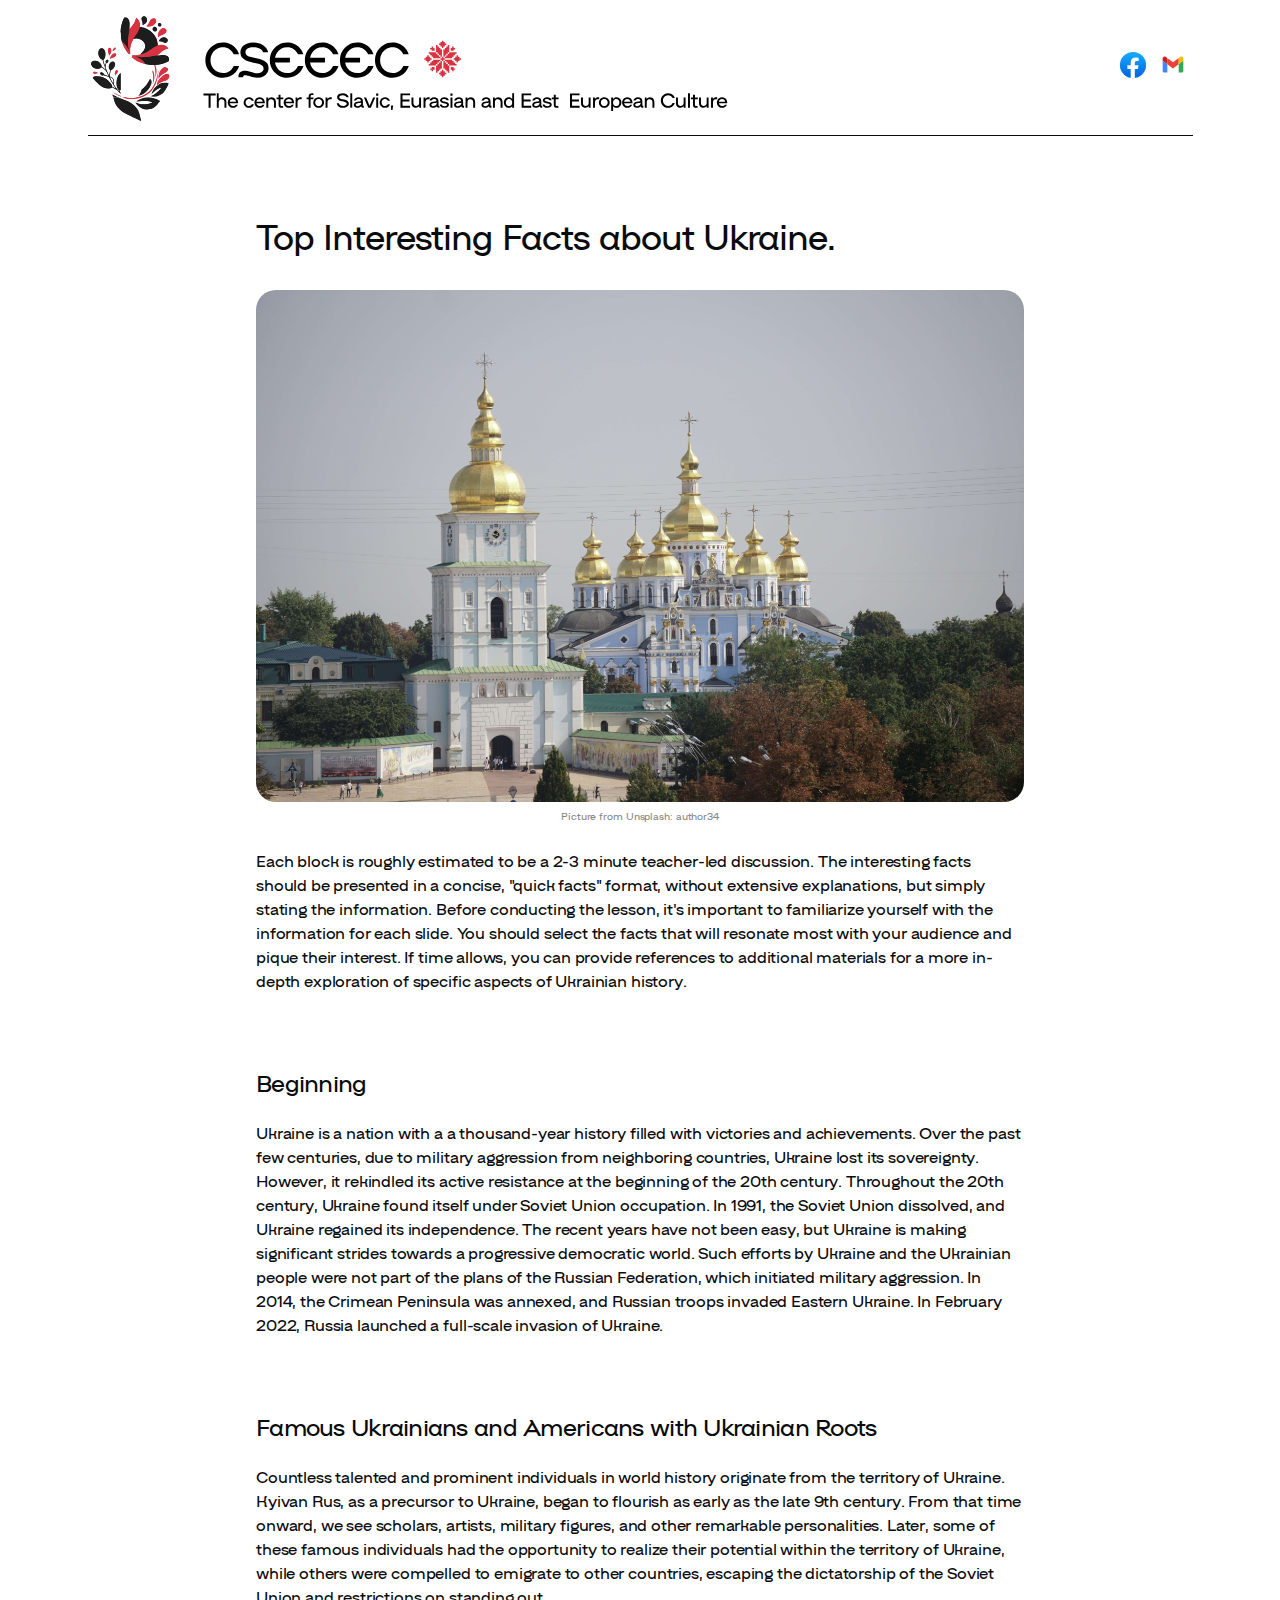
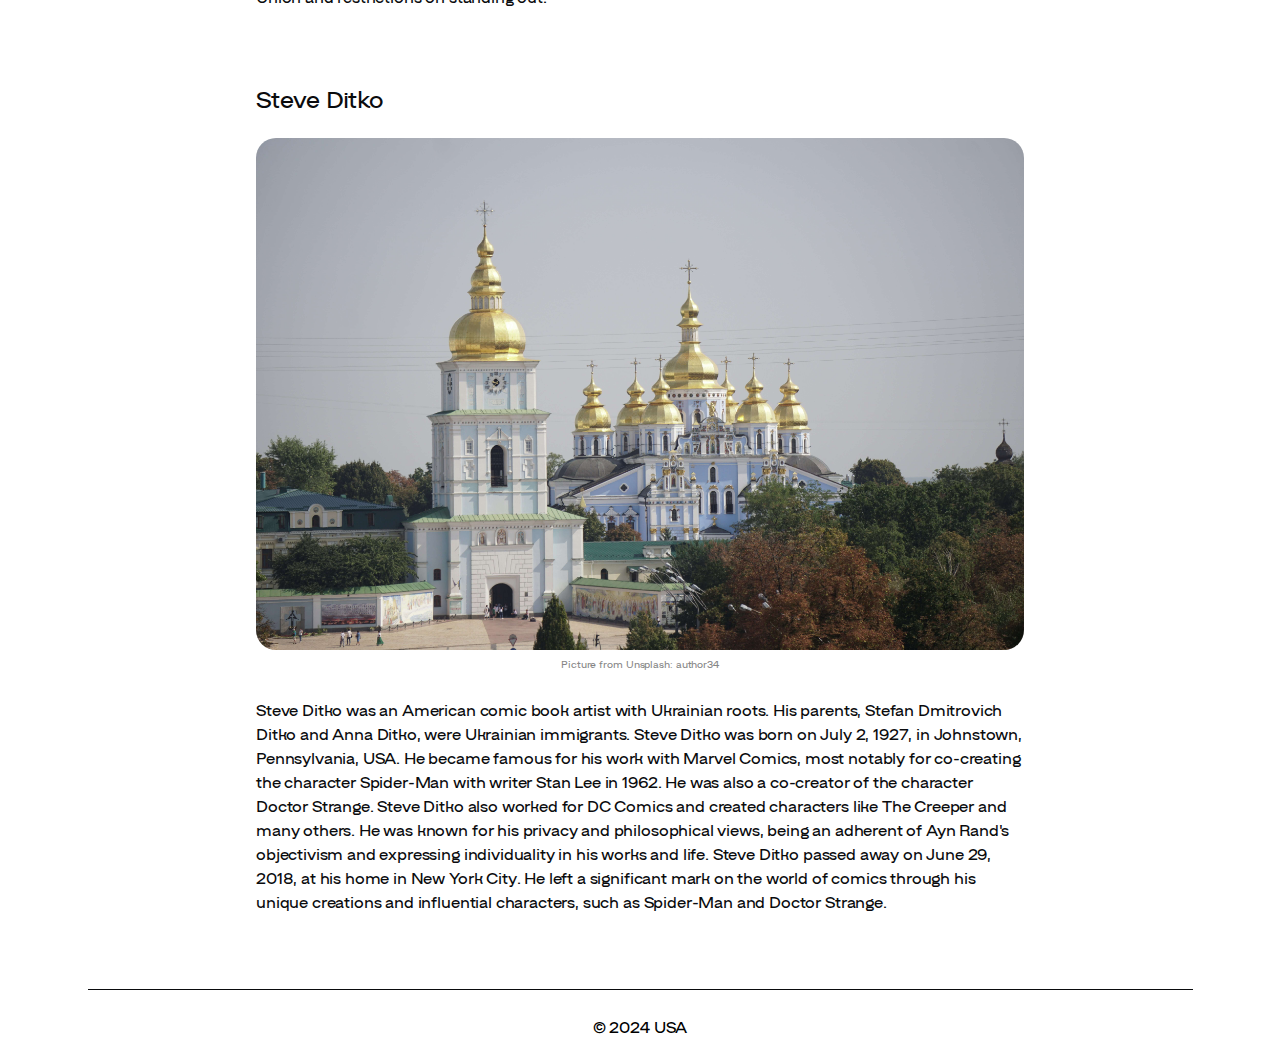
==== commit 386c672b: "typos" ====
--- a/article.html
+++ b/article.html
@@ -19,7 +19,7 @@
 
     <!-- General -->
     <title>
-      CSEEES | The Center for Slavik Eurasian and East European Studies
+      CSEEES | The Center for Slavic Eurasian and East European Studies
     </title>
 
     <!--     <link rel="preload" href="fonts/NAMU-1850.woff2" as="font" type="font/woff2" crossorigin="anonymous">
@@ -61,7 +61,7 @@
 
     <meta
       property="og:title"
-      content="CSEEES | The Center for Slavik Eurasian and East European Studies"
+      content="CSEEES | The Center for Slavic Eurasian and East European Studies"
     />
     <meta property="og:description" content="" />
     <meta property="og:url" content="https://cseees.unc.edu/" />
@@ -78,7 +78,7 @@
     <meta name="twitter:creator" content="" />
     <meta
       name="twitter:title"
-      content="CSEEES | The Center for Slavik Eurasian and East European Studies"
+      content="CSEEES | The Center for Slavic Eurasian and East European Studies"
     />
     <meta name="twitter:description" content="" />
     <meta name="twitter:card" content="summary_large_image" />
@@ -351,7 +351,7 @@
           "addressLocality": "USA",
           "url": "https://cseees.unc.edu/"
         },
-        "description": "The Center for Slavik Eurasian and East European Studies",
+        "description": "The Center for Slavic Eurasian and East European Studies",
         "image": "img/favicon/mstile-310x310.png",
         "email": "",
         "name": "CSEEES",
@@ -368,7 +368,7 @@
       {
         "@context": "https://schema.org",
         "@type": "Organization",
-        "name": "CSEEES | The Center for Slavik Eurasian and East European Studies",
+        "name": "CSEEES | The Center for Slavic Eurasian and East European Studies",
         "url": "https://cseees.unc.edu/",
         "logo": "img/favicon/mstile-310x310.png",
         "sameAs": [
